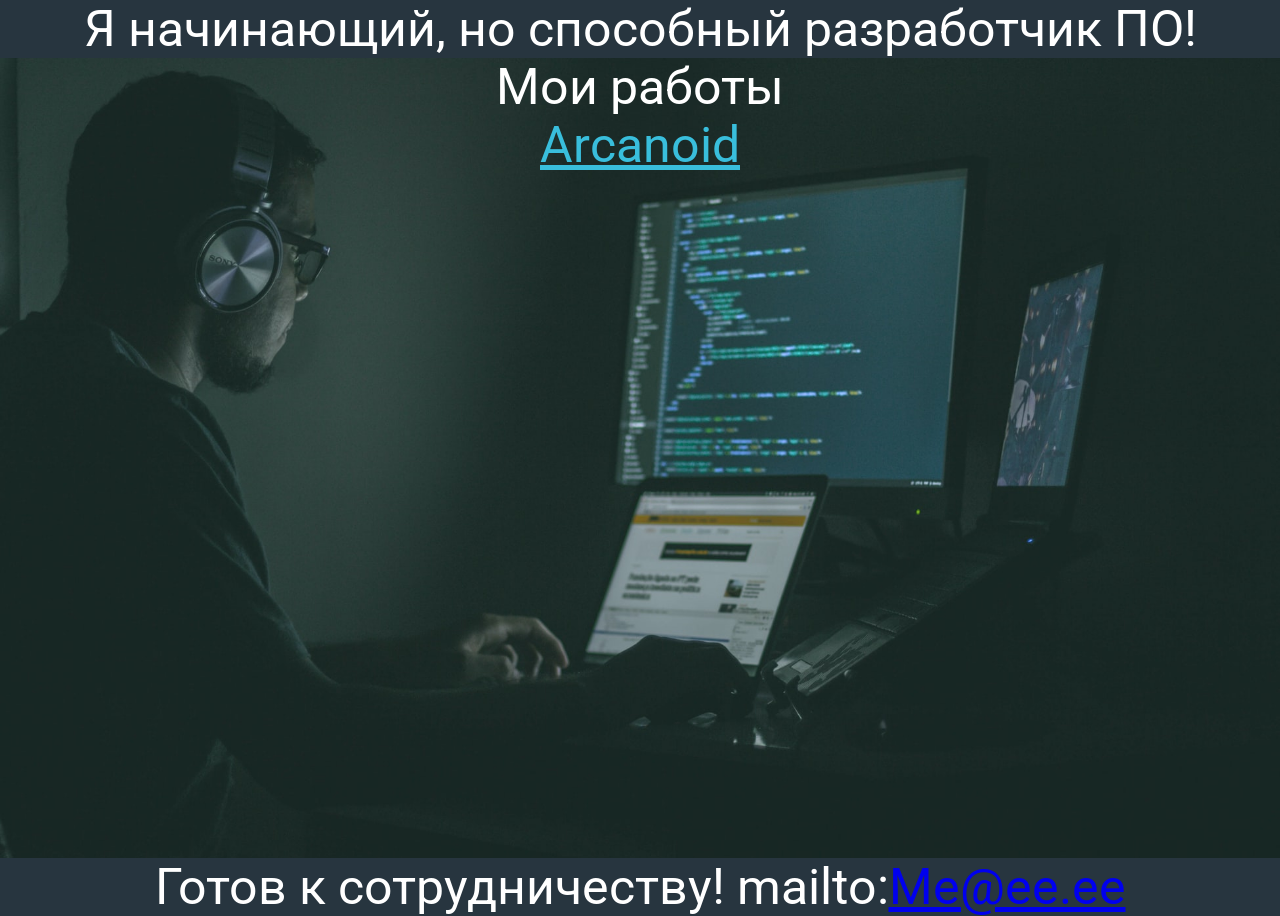
==== index.html @ 9cab4f5d "Partfolio" ====
<!DOCTYPE html>
<html lang="en">
<head>
    <meta charset="UTF-8">
    <meta name="viewport" content="width=device-width, initial-scale=1.0">
    <title>Мое портфолио!</title>
    <link rel="preconnect" href="https://fonts.gstatic.com">
	<link href="https://fonts.googleapis.com/css2?family=Roboto&display=swap" rel="stylesheet">
    <link rel="stylesheet" href="styles.css">
</head>
<body>
    <header>
     	Я начинающий, но способный разработчик ПО!   
    </header> 
    <div class="container">
    	Мои работы
    	<div class="my_projects">
    		<a href="Arcanoid/index.html">Arcanoid</a>
    		<br>
    	
		
    	</div>
    </div> 
    <footer>
    	Готов к сотрудничеству!
	mailto:<a href="#">Me@ee.ee</a>

    </footer>
</body>
</html>
---- styles.css ----
*{
	box-sizing: border-box;
	margin: 0;
	padding: 0;

}

html{
	font-family: 'Roboto', sans-serif;
	font-size: 50px;
	text-align: center;
	color: #ffff;
	background: #27353f;
}

header{

}

.container{
	min-height: 800px;
	background: url('img/me.jpg') center/cover no-repeat;

}

.my_projects {
	display: block;
	left: 10px;
}

.my_projects a{
	color: #39bedc;
}
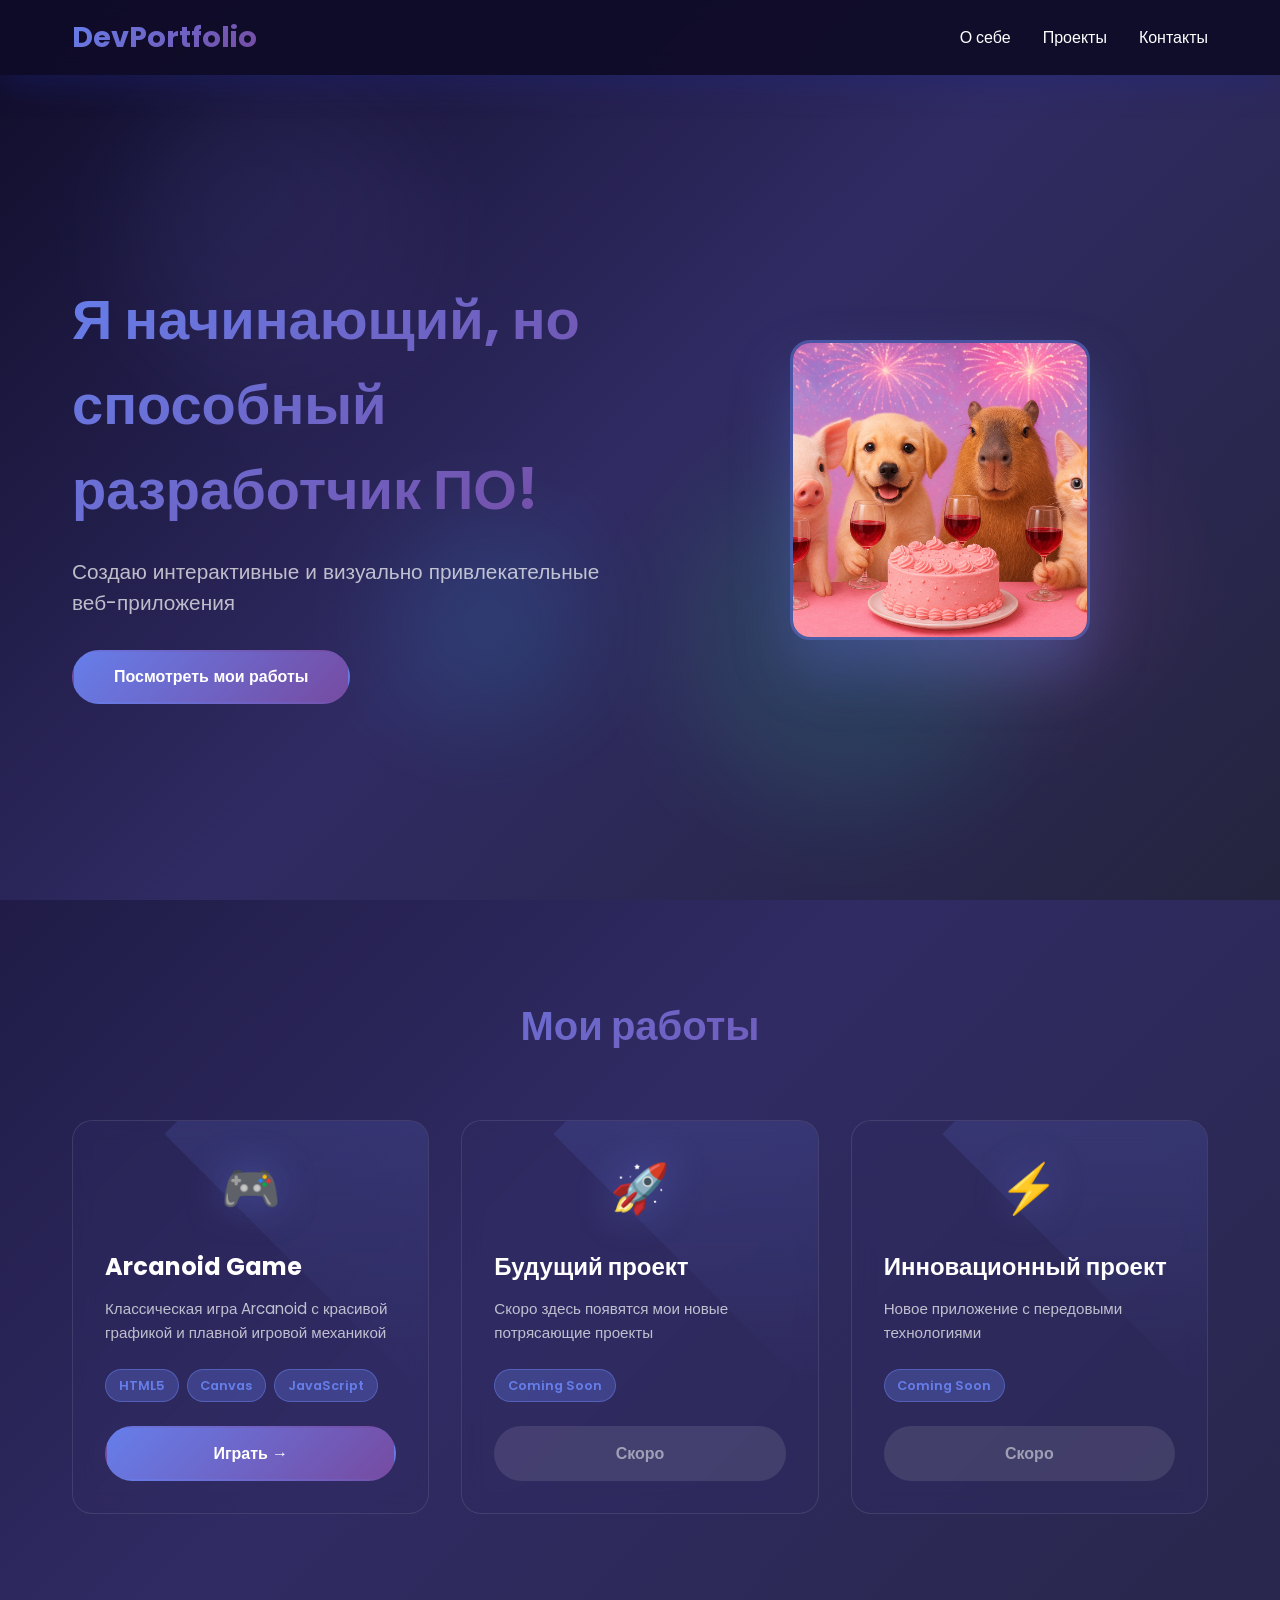
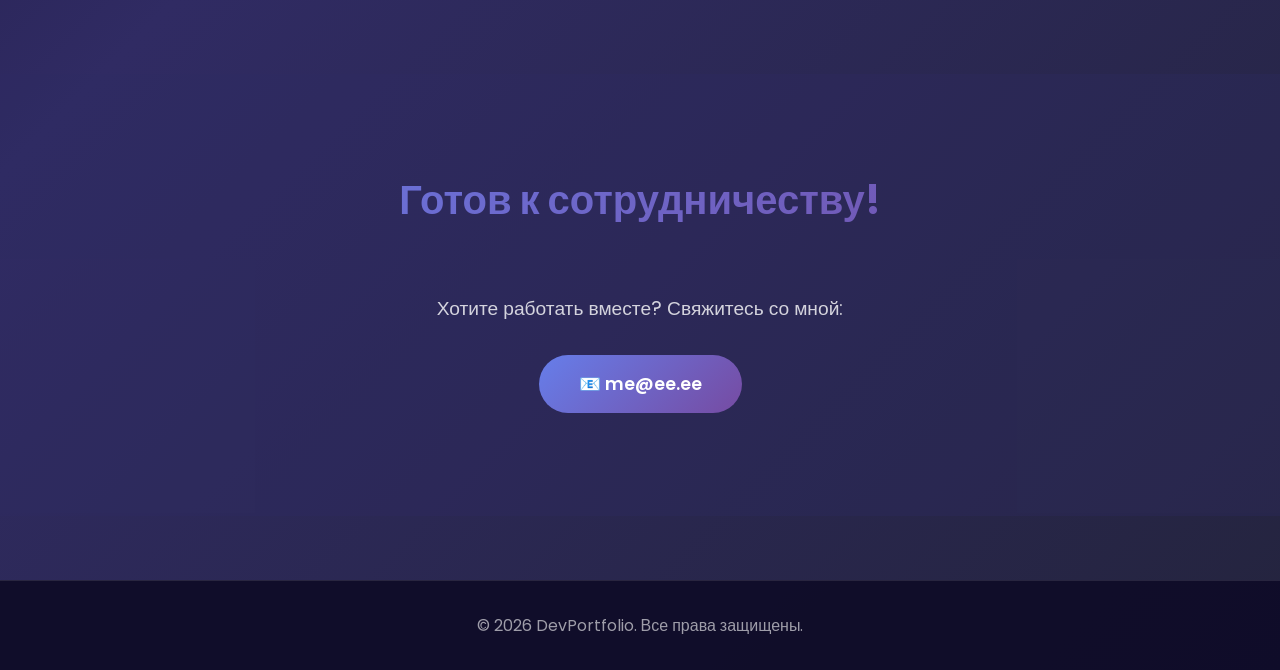
==== commit 8a49c1a1: "изменение портфолио" ====
--- a/index.html
+++ b/index.html
@@ -1,30 +1,115 @@
 <!DOCTYPE html>
-<html lang="en">
+<html lang="ru">
 <head>
     <meta charset="UTF-8">
     <meta name="viewport" content="width=device-width, initial-scale=1.0">
-    <title>Мое портфолио!</title>
+    <title>Мое портфолио - Креативный разработчик</title>
     <link rel="preconnect" href="https://fonts.gstatic.com">
-	<link href="https://fonts.googleapis.com/css2?family=Roboto&display=swap" rel="stylesheet">
+    <link href="https://fonts.googleapis.com/css2?family=Poppins:wght@300;400;600;700&display=swap" rel="stylesheet">
     <link rel="stylesheet" href="styles.css">
 </head>
 <body>
-    <header>
-     	Я начинающий, но способный разработчик ПО!   
-    </header> 
-    <div class="container">
-    	Мои работы
-    	<div class="my_projects">
-    		<a href="Arcanoid/index.html">Arcanoid</a>
-    		<br>
-    	
-		
-    	</div>
-    </div> 
-    <footer>
-    	Готов к сотрудничеству!
-	mailto:<a href="#">Me@ee.ee</a>
+    <!-- Анимированный фон -->
+    <div class="animated-background">
+        <div class="shape shape-1"></div>
+        <div class="shape shape-2"></div>
+        <div class="shape shape-3"></div>
+        <div class="shape shape-4"></div>
+    </div>
 
+    <!-- Header -->
+    <header class="header">
+        <nav class="navbar">
+            <div class="logo">DevPortfolio</div>
+            <ul class="nav-links">
+                <li><a href="#about" class="nav-link">О себе</a></li>
+                <li><a href="#projects" class="nav-link">Проекты</a></li>
+                <li><a href="#contact" class="nav-link">Контакты</a></li>
+            </ul>
+        </nav>
+    </header>
+
+    <!-- Hero Section -->
+    <section class="hero" id="about">
+        <div class="hero-content">
+            <h1 class="hero-title">Я начинающий, но способный разработчик ПО!</h1>
+            <p class="hero-subtitle">Создаю интерактивные и визуально привлекательные веб-приложения</p>
+            <button class="cta-button">Посмотреть мои работы</button>
+        </div>
+        <div class="hero-image">
+            <img src="img/me.png" alt="Портрет" class="profile-img">
+        </div>
+    </section>
+
+    <!-- Projects Section -->
+    <section class="projects" id="projects">
+        <h2 class="section-title">Мои работы</h2>
+        <div class="projects-grid">
+            <div class="project-card" data-tilt>
+                <div class="card-header">
+                    <div class="card-icon">🎮</div>
+                </div>
+                <div class="card-content">
+                    <h3>Arcanoid Game</h3>
+                    <p>Классическая игра Arcanoid с красивой графикой и плавной игровой механикой</p>
+                    <div class="card-tags">
+                        <span class="tag">HTML5</span>
+                        <span class="tag">Canvas</span>
+                        <span class="tag">JavaScript</span>
+                    </div>
+                </div>
+                <a href="Arcanoid/index.html" class="card-link">Играть →</a>
+            </div>
+
+            <div class="project-card coming-soon" data-tilt>
+                <div class="card-header">
+                    <div class="card-icon">🚀</div>
+                </div>
+                <div class="card-content">
+                    <h3>Будущий проект</h3>
+                    <p>Скоро здесь появятся мои новые потрясающие проекты</p>
+                    <div class="card-tags">
+                        <span class="tag">Coming Soon</span>
+                    </div>
+                </div>
+                <div class="card-link disabled">Скоро</div>
+            </div>
+
+            <div class="project-card coming-soon" data-tilt>
+                <div class="card-header">
+                    <div class="card-icon">⚡</div>
+                </div>
+                <div class="card-content">
+                    <h3>Инновационный проект</h3>
+                    <p>Новое приложение с передовыми технологиями</p>
+                    <div class="card-tags">
+                        <span class="tag">Coming Soon</span>
+                    </div>
+                </div>
+                <div class="card-link disabled">Скоро</div>
+            </div>
+        </div>
+    </section>
+
+    <!-- Contact Section -->
+    <section class="contact" id="contact">
+        <h2 class="section-title">Готов к сотрудничеству!</h2>
+        <div class="contact-content">
+            <p>Хотите работать вместе? Свяжитесь со мной:</p>
+            <a href="mailto:me@ee.ee" class="wave-button">
+                <span class="wave-text">📧 me@ee.ee</span>
+                <span class="wave"></span>
+                <span class="wave"></span>
+                <span class="wave"></span>
+            </a>
+        </div>
+    </section>
+
+    <!-- Footer -->
+    <footer class="footer">
+        <p>&copy; 2026 DevPortfolio. Все права защищены.</p>
     </footer>
+
+    <script src="script.js"></script>
 </body>
 </html>
--- a/styles.css
+++ b/styles.css
@@ -1,36 +1,528 @@
-*{
-	box-sizing: border-box;
-	margin: 0;
-	padding: 0;
-
-}
-
-html{
-	font-family: 'Roboto', sans-serif;
-	font-size: 50px;
-	text-align: center;
-	color: #ffff;
-	background: #27353f;
-}
-
-header{
-
-}
-
-.container{
-	min-height: 800px;
-	background: url('img/me.jpg') center/cover no-repeat;
-
-}
-
-.my_projects {
-	display: block;
-	left: 10px;
-}
-
-.my_projects a{
-	color: #39bedc;
-}
-
-
-
+* {
+    box-sizing: border-box;
+    margin: 0;
+    padding: 0;
+}
+
+html {
+    scroll-behavior: smooth;
+}
+
+body {
+    font-family: 'Poppins', sans-serif;
+    background: linear-gradient(135deg, #0f0c29, #302b63, #24243e);
+    color: #fff;
+    overflow-x: hidden;
+    position: relative;
+    min-height: 100vh;
+}
+
+/* ===== ANIMATED BACKGROUND ===== */
+.animated-background {
+    position: fixed;
+    top: 0;
+    left: 0;
+    width: 100%;
+    height: 100%;
+    z-index: -1;
+    background: linear-gradient(135deg, #0f0c29 0%, #302b63 50%, #24243e 100%);
+}
+
+.shape {
+    position: absolute;
+    border-radius: 50%;
+    opacity: 0.1;
+    filter: blur(50px);
+}
+
+.shape-1 {
+    width: 300px;
+    height: 300px;
+    background: linear-gradient(135deg, #667eea 0%, #764ba2 100%);
+    top: 10%;
+    left: 10%;
+    animation: float 20s ease-in-out infinite;
+}
+
+.shape-2 {
+    width: 250px;
+    height: 250px;
+    background: linear-gradient(135deg, #f093fb 0%, #f5576c 100%);
+    top: 50%;
+    right: 10%;
+    animation: float 15s ease-in-out infinite reverse;
+}
+
+.shape-3 {
+    width: 200px;
+    height: 200px;
+    background: linear-gradient(135deg, #4facfe 0%, #00f2fe 100%);
+    bottom: 20%;
+    left: 30%;
+    animation: float 18s ease-in-out infinite;
+}
+
+.shape-4 {
+    width: 350px;
+    height: 350px;
+    background: linear-gradient(135deg, #43e97b 0%, #38f9d7 100%);
+    bottom: 10%;
+    right: 20%;
+    animation: float 25s ease-in-out infinite reverse;
+}
+
+@keyframes float {
+    0%, 100% {
+        transform: translateY(0px);
+    }
+    50% {
+        transform: translateY(30px);
+    }
+}
+
+/* ===== HEADER / NAVBAR ===== */
+.header {
+    position: fixed;
+    top: 0;
+    width: 100%;
+    z-index: 1000;
+    background: rgba(15, 12, 41, 0.95);
+    backdrop-filter: blur(10px);
+    padding: 1rem 0;
+    box-shadow: 0 8px 32px rgba(31, 38, 135, 0.37);
+}
+
+.navbar {
+    max-width: 1200px;
+    margin: 0 auto;
+    display: flex;
+    justify-content: space-between;
+    align-items: center;
+    padding: 0 2rem;
+}
+
+.logo {
+    font-size: 1.8rem;
+    font-weight: 700;
+    background: linear-gradient(135deg, #667eea 0%, #764ba2 100%);
+    -webkit-background-clip: text;
+    -webkit-text-fill-color: transparent;
+    background-clip: text;
+}
+
+.nav-links {
+    display: flex;
+    list-style: none;
+    gap: 2rem;
+}
+
+.nav-link {
+    color: #fff;
+    text-decoration: none;
+    font-weight: 500;
+    position: relative;
+    transition: color 0.3s ease;
+}
+
+.nav-link::after {
+    content: '';
+    position: absolute;
+    bottom: -5px;
+    left: 0;
+    width: 0;
+    height: 2px;
+    background: linear-gradient(135deg, #667eea 0%, #764ba2 100%);
+    transition: width 0.3s ease;
+}
+
+.nav-link:hover::after {
+    width: 100%;
+}
+
+/* ===== HERO SECTION ===== */
+.hero {
+    margin-top: 80px;
+    min-height: calc(100vh - 80px);
+    display: flex;
+    align-items: center;
+    justify-content: space-between;
+    padding: 4rem 2rem;
+    max-width: 1200px;
+    margin-left: auto;
+    margin-right: auto;
+    gap: 4rem;
+}
+
+.hero-content {
+    flex: 1;
+    z-index: 2;
+}
+
+.hero-title {
+    font-size: 3.5rem;
+    font-weight: 700;
+    margin-bottom: 1.5rem;
+    background: linear-gradient(135deg, #667eea 0%, #764ba2 100%);
+    -webkit-background-clip: text;
+    -webkit-text-fill-color: transparent;
+    background-clip: text;
+    animation: fadeInUp 0.8s ease;
+}
+
+.hero-subtitle {
+    font-size: 1.3rem;
+    color: rgba(255, 255, 255, 0.7);
+    margin-bottom: 2rem;
+    animation: fadeInUp 0.8s ease 0.2s both;
+}
+
+.cta-button {
+    padding: 1rem 2.5rem;
+    font-size: 1rem;
+    font-weight: 600;
+    border: 2px solid transparent;
+    border-radius: 50px;
+    background: linear-gradient(135deg, #667eea 0%, #764ba2 100%);
+    color: #fff;
+    cursor: pointer;
+    transition: all 0.3s ease;
+    animation: fadeInUp 0.8s ease 0.4s both;
+    position: relative;
+    overflow: hidden;
+}
+
+.cta-button::before {
+    content: '';
+    position: absolute;
+    top: 0;
+    left: -100%;
+    width: 100%;
+    height: 100%;
+    background: linear-gradient(135deg, #764ba2 0%, #667eea 100%);
+    transition: left 0.3s ease;
+    z-index: -1;
+}
+
+.cta-button:hover {
+    transform: translateY(-3px);
+    box-shadow: 0 20px 40px rgba(102, 126, 234, 0.4);
+}
+
+.cta-button:hover::before {
+    left: 0;
+}
+
+.hero-image {
+    flex: 1;
+    display: flex;
+    justify-content: center;
+    align-items: center;
+    perspective: 1200px;
+}
+
+.profile-img {
+    width: 300px;
+    height: 300px;
+    border-radius: 20px;
+    object-fit: cover;
+    box-shadow: 0 30px 60px rgba(102, 126, 234, 0.3);
+    animation: float 3s ease-in-out infinite, rotateCard 3s ease-in-out infinite;
+    border: 3px solid rgba(102, 126, 234, 0.5);
+}
+
+@keyframes rotateCard {
+    0%, 100% {
+        transform: rotateY(0deg) rotateX(0deg);
+    }
+    50% {
+        transform: rotateY(5deg) rotateX(5deg);
+    }
+}
+
+@keyframes fadeInUp {
+    from {
+        opacity: 0;
+        transform: translateY(30px);
+    }
+    to {
+        opacity: 1;
+        transform: translateY(0);
+    }
+}
+
+/* ===== PROJECTS SECTION ===== */
+.projects {
+    padding: 6rem 2rem;
+    max-width: 1200px;
+    margin: 0 auto;
+}
+
+.section-title {
+    font-size: 2.5rem;
+    font-weight: 700;
+    text-align: center;
+    margin-bottom: 4rem;
+    background: linear-gradient(135deg, #667eea 0%, #764ba2 100%);
+    -webkit-background-clip: text;
+    -webkit-text-fill-color: transparent;
+    background-clip: text;
+}
+
+.projects-grid {
+    display: grid;
+    grid-template-columns: repeat(auto-fit, minmax(320px, 1fr));
+    gap: 2rem;
+}
+
+/* ===== PROJECT CARDS ===== */
+.project-card {
+    background: rgba(48, 43, 99, 0.4);
+    backdrop-filter: blur(10px);
+    border: 1px solid rgba(255, 255, 255, 0.1);
+    border-radius: 20px;
+    padding: 2rem;
+    cursor: pointer;
+    transition: all 0.3s ease;
+    transform-style: preserve-3d;
+    position: relative;
+    overflow: hidden;
+    display: flex;
+    flex-direction: column;
+}
+
+.project-card::before {
+    content: '';
+    position: absolute;
+    top: -50%;
+    right: -50%;
+    width: 100%;
+    height: 100%;
+    background: linear-gradient(135deg, rgba(102, 126, 234, 0.3), transparent);
+    transform: rotate(45deg);
+    transition: all 0.3s ease;
+}
+
+.project-card:hover {
+    transform: translateY(-20px) rotateX(5deg) rotateY(5deg);
+    box-shadow: 0 30px 60px rgba(102, 126, 234, 0.3);
+    border-color: rgba(102, 126, 234, 0.5);
+}
+
+.project-card:hover::before {
+    right: -30%;
+    top: -30%;
+}
+
+.card-header {
+    display: flex;
+    justify-content: center;
+    margin-bottom: 1.5rem;
+    position: relative;
+    z-index: 2;
+}
+
+.card-icon {
+    font-size: 3rem;
+    filter: drop-shadow(0 0 20px rgba(102, 126, 234, 0.4));
+    animation: bounce 2s ease-in-out infinite;
+}
+
+@keyframes bounce {
+    0%, 100% {
+        transform: translateY(0);
+    }
+    50% {
+        transform: translateY(-15px);
+    }
+}
+
+.card-content {
+    flex: 1;
+    position: relative;
+    z-index: 2;
+}
+
+.card-content h3 {
+    font-size: 1.5rem;
+    margin-bottom: 0.8rem;
+    color: #fff;
+}
+
+.card-content p {
+    color: rgba(255, 255, 255, 0.7);
+    font-size: 0.95rem;
+    margin-bottom: 1.5rem;
+    line-height: 1.6;
+}
+
+.card-tags {
+    display: flex;
+    flex-wrap: wrap;
+    gap: 0.5rem;
+    margin-bottom: 1.5rem;
+}
+
+.tag {
+    background: rgba(102, 126, 234, 0.3);
+    color: #667eea;
+    padding: 0.4rem 0.8rem;
+    border-radius: 20px;
+    font-size: 0.8rem;
+    font-weight: 600;
+    border: 1px solid rgba(102, 126, 234, 0.5);
+}
+
+.card-link {
+    display: inline-block;
+    padding: 0.8rem 1.5rem;
+    background: linear-gradient(135deg, #667eea 0%, #764ba2 100%);
+    color: #fff;
+    text-decoration: none;
+    border-radius: 30px;
+    font-weight: 600;
+    transition: all 0.3s ease;
+    position: relative;
+    z-index: 2;
+    text-align: center;
+    border: 2px solid transparent;
+}
+
+.card-link:hover {
+    transform: translateX(5px);
+    box-shadow: 0 10px 25px rgba(102, 126, 234, 0.4);
+}
+
+.card-link.disabled {
+    background: rgba(255, 255, 255, 0.1);
+    color: rgba(255, 255, 255, 0.5);
+    cursor: not-allowed;
+}
+
+.project-card.coming-soon {
+    opacity: 0.7;
+}
+
+/* ===== CONTACT SECTION ===== */
+.contact {
+    padding: 6rem 2rem;
+    text-align: center;
+    background: rgba(48, 43, 99, 0.3);
+    margin: 4rem 0;
+}
+
+.contact-content {
+    max-width: 600px;
+    margin: 0 auto;
+}
+
+.contact-content p {
+    font-size: 1.2rem;
+    color: rgba(255, 255, 255, 0.8);
+    margin-bottom: 2rem;
+}
+
+/* ===== WAVE BUTTON ===== */
+.wave-button {
+    display: inline-block;
+    position: relative;
+    padding: 1rem 2.5rem;
+    font-size: 1.1rem;
+    font-weight: 600;
+    text-decoration: none;
+    color: #fff;
+    background: linear-gradient(135deg, #667eea 0%, #764ba2 100%);
+    border-radius: 50px;
+    overflow: hidden;
+    transition: all 0.3s ease;
+    cursor: pointer;
+    border: none;
+}
+
+.wave-text {
+    position: relative;
+    z-index: 2;
+}
+
+.wave {
+    position: absolute;
+    top: 50%;
+    left: 50%;
+    width: 0;
+    height: 0;
+    border-radius: 50%;
+    background: rgba(255, 255, 255, 0.5);
+    transform: translate(-50%, -50%);
+}
+
+.wave-button:hover {
+    transform: scale(1.05);
+    box-shadow: 0 20px 40px rgba(102, 126, 234, 0.4);
+}
+
+.wave-button:active .wave {
+    animation: wave-animation 0.6s ease-out;
+}
+
+@keyframes wave-animation {
+    0% {
+        width: 0;
+        height: 0;
+        opacity: 0.8;
+    }
+    100% {
+        width: 300px;
+        height: 300px;
+        opacity: 0;
+    }
+}
+
+/* ===== FOOTER ===== */
+.footer {
+    background: rgba(15, 12, 41, 0.95);
+    padding: 2rem;
+    text-align: center;
+    color: rgba(255, 255, 255, 0.6);
+    border-top: 1px solid rgba(255, 255, 255, 0.1);
+}
+
+/* ===== RESPONSIVE ===== */
+@media (max-width: 768px) {
+    .hero {
+        flex-direction: column;
+        text-align: center;
+        padding: 2rem 1rem;
+    }
+
+    .hero-title {
+        font-size: 2rem;
+    }
+
+    .hero-subtitle {
+        font-size: 1rem;
+    }
+
+    .profile-img {
+        width: 200px;
+        height: 200px;
+    }
+
+    .navbar {
+        flex-direction: column;
+        gap: 1rem;
+    }
+
+    .nav-links {
+        gap: 1rem;
+    }
+
+    .section-title {
+        font-size: 1.8rem;
+    }
+
+    .projects-grid {
+        grid-template-columns: 1fr;
+    }
+}
+
+
+
